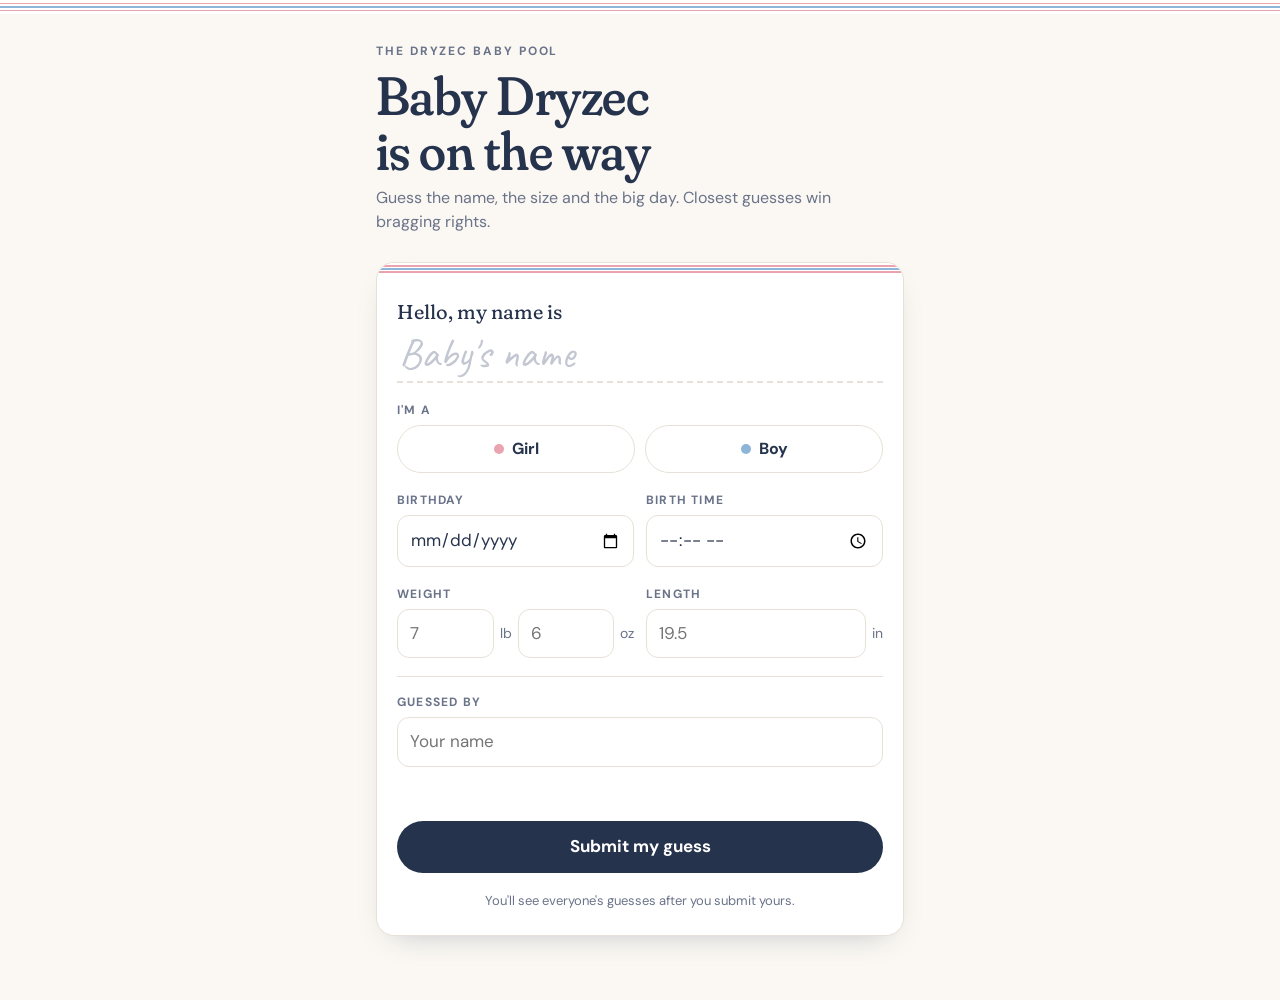
==== index.html @ ab1a3422 "Dryzec Baby Pool" ====
<!doctype html>
<html lang="en">
<head>
<meta charset="utf-8">
<meta name="viewport" content="width=device-width, initial-scale=1, viewport-fit=cover">
<meta name="theme-color" content="#fbf8f3">
<title>Dryzec Baby Pool</title>
<meta name="description" content="Guess Baby Dryzec's name, size and arrival.">
<link rel="icon" href="data:image/svg+xml,%3Csvg xmlns='http://www.w3.org/2000/svg' viewBox='0 0 32 32'%3E%3Crect width='32' height='32' rx='8' fill='%23fff'/%3E%3Crect y='9' width='32' height='4' fill='%23e9a4b0'/%3E%3Crect y='14' width='32' height='4' fill='%238db5d8'/%3E%3Crect y='19' width='32' height='4' fill='%23e9a4b0'/%3E%3C/svg%3E">
<link rel="preconnect" href="https://fonts.googleapis.com">
<link rel="preconnect" href="https://fonts.gstatic.com" crossorigin>
<link rel="stylesheet" href="https://fonts.googleapis.com/css2?family=Caveat:wght@600&family=DM+Sans:opsz,wght@9..40,400;9..40,600;9..40,700&family=Fraunces:opsz,wght,SOFT@9..144,500,100&display=swap">
<link rel="stylesheet" href="css/styles.css">
</head>
<body>
<div class="stripe" aria-hidden="true"></div>
<main class="wrap">
  <header class="hero">
    <div class="eyebrow">The Dryzec Baby Pool</div>
    <h1>Baby Dryzec is on the way</h1>
    <p>Guess the name, the size and the big day. Closest guesses win bragging rights.</p>
    <span class="due" id="due" hidden></span>
  </header>

  <form class="card" id="guessForm" novalidate autocomplete="off">
    <div class="stripe" aria-hidden="true"></div>
    <div class="card-body">
      <div class="hello">
        <label class="label" for="babyName">Hello, my name is</label>
        <input class="hand-input" id="babyName" maxlength="40" placeholder="Baby's name" autocapitalize="words" autocorrect="off" spellcheck="false">
      </div>

      <div class="field">
        <span class="lab" id="gLab">I'm a</span>
        <div class="seg" role="group" aria-labelledby="gLab">
          <button type="button" data-g="girl" aria-pressed="false"><span class="dot" style="background:var(--pink)"></span>Girl</button>
          <button type="button" data-g="boy" aria-pressed="false"><span class="dot" style="background:var(--blue)"></span>Boy</button>
        </div>
      </div>

      <div class="row">
        <div class="field"><label for="bDate">Birthday</label><input class="input" id="bDate" type="date"></div>
        <div class="field"><label for="bTime">Birth time</label><input class="input" id="bTime" type="time"></div>
      </div>

      <div class="row">
        <div class="field"><span class="lab" id="wLab">Weight</span>
          <div class="unit" role="group" aria-labelledby="wLab">
            <input class="input num" id="wLb" inputmode="numeric" pattern="[0-9]*" placeholder="7" aria-label="Pounds"><span>lb</span>
            <input class="input num" id="wOz" inputmode="numeric" pattern="[0-9]*" placeholder="6" aria-label="Ounces"><span>oz</span>
          </div>
        </div>
        <div class="field"><label for="len">Length</label>
          <div class="unit"><input class="input num" id="len" inputmode="decimal" placeholder="19.5"><span>in</span></div>
        </div>
      </div>

      <div class="field by"><label for="guesser">Guessed by</label><input class="input" id="guesser" maxlength="40" placeholder="Your name" autocapitalize="words" autocomplete="name"></div>

      <p class="err" id="err" role="alert"></p>
      <button class="btn" id="submit" type="submit">Submit my guess</button>
      <p class="fine" id="fine">You'll see everyone's guesses after you submit yours.</p>
    </div>
  </form>

  <section class="thanks" id="thanks" hidden>
    <h2>Guess saved</h2>
    <p id="thanksText"></p>
    <button class="link" id="editBtn" type="button">Change my guess</button>
  </section>

  <section id="board" hidden>
    <div class="board-in" style="display:grid;gap:14px">
      <div class="section-h"><h2>Everyone's guesses</h2><span id="count"></span></div>
      <div class="stats" id="stats"></div>
      <div class="guesses" id="guesses"></div>
    </div>
  </section>
</main>
<div class="toast" id="toast" hidden></div>

<script src="js/config.js"></script>
<script src="js/api.js"></script>
<script src="js/app.js"></script>
</body>
</html>
---- css/styles.css ----
/* Dryzec Baby Pool
   Layout: one calm phone-width column. The guess form is a hospital bassinet card
   ("Hello, my name is…") edged with receiving-blanket stripes; everything else stays quiet.
   Deliberately a single light look. */
:root{
  --flannel:#fbf8f3; --card:#ffffff; --ink:#26334d; --mute:#6a7389; --line:#e7e1d7;
  --pink:#e9a4b0; --blue:#8db5d8; --pink-soft:#f9e6ea; --blue-soft:#e4eef8;
  --display:"Fraunces", Georgia, "Times New Roman", serif;
  --body:"DM Sans", system-ui, -apple-system, "Segoe UI", sans-serif;
  --hand:"Caveat", "Bradley Hand", "Segoe Print", cursive;
  --blanket: linear-gradient(180deg,
    #fff 0 18%, var(--pink) 18% 30%, #fff 30% 42%, var(--blue) 42% 58%, #fff 58% 70%, var(--pink) 70% 82%, #fff 82% 100%);
  color-scheme:light;
}
*{box-sizing:border-box;-webkit-tap-highlight-color:transparent}
[hidden]{display:none!important}
html{background:var(--flannel);-webkit-text-size-adjust:100%;padding-top:env(safe-area-inset-top,0px);padding-bottom:env(safe-area-inset-bottom,0px)}
body{margin:0;background:var(--flannel);color:var(--ink);font-family:var(--body);font-size:16px;line-height:1.5}
button,input,select{font:inherit;color:inherit}
button{cursor:pointer;touch-action:manipulation}
:focus-visible{outline:3px solid var(--blue);outline-offset:2px}
.num{font-variant-numeric:tabular-nums}

.stripe{height:14px;background:var(--blanket)}
.wrap{max-width:560px;margin:0 auto;padding-block:28px 64px;
  padding-left:max(16px,env(safe-area-inset-left,0px));padding-right:max(16px,env(safe-area-inset-right,0px));display:grid;gap:28px}

/* hero */
.hero{display:grid;gap:8px}
.eyebrow{font-size:12px;font-weight:700;letter-spacing:.16em;text-transform:uppercase;color:var(--mute)}
.hero h1{font-family:var(--display);font-weight:500;font-variation-settings:"SOFT" 100,"opsz" 96;font-size:clamp(38px,10vw,54px);line-height:1.02;margin:0;letter-spacing:-.01em;text-wrap:balance}
.hero p{margin:0;color:var(--mute);max-width:44ch}
.due{justify-self:start;font-size:13px;font-weight:700;background:var(--blue-soft);border-radius:999px;padding:3px 12px}

/* bassinet card */
.card{background:var(--card);border:1px solid var(--line);border-radius:18px;overflow:hidden;box-shadow:0 12px 30px -18px rgba(38,51,77,.35)}
.card .stripe{height:12px}
.card-body{padding:22px 20px 24px;display:grid;gap:18px}
.hello{display:grid;gap:2px}
.hello .label{font-family:var(--display);font-variation-settings:"SOFT" 100;font-size:20px}
.hand-input{border:0;border-bottom:2px dashed var(--line);background:transparent;font-family:var(--hand);font-size:42px;line-height:1.1;padding:2px 2px 4px;width:100%;min-width:0;border-radius:0}
.hand-input::placeholder{color:#c3c7d1}
.hand-input:focus{outline:none;border-bottom-color:var(--blue)}
.field{display:grid;gap:6px;min-width:0}
.field > label,.field > .lab{font-size:12px;font-weight:700;letter-spacing:.1em;text-transform:uppercase;color:var(--mute)}
.input{width:100%;min-width:0;border:1.5px solid var(--line);border-radius:12px;background:#fff;padding:11px 12px;font-size:17px;min-height:48px}
.input:focus{border-color:var(--blue);outline:none;box-shadow:0 0 0 3px var(--blue-soft)}
.row{display:grid;grid-template-columns:1fr 1fr;gap:12px}
.unit{display:flex;align-items:center;gap:6px;min-width:0}
.unit .input{flex:1;width:0}
.unit span{color:var(--mute);font-size:14px;flex:none}
.seg{display:grid;grid-template-columns:1fr 1fr;gap:10px}
.seg button{border:1.5px solid var(--line);background:#fff;border-radius:999px;min-height:48px;font-weight:700}
.seg button[data-g="girl"][aria-pressed="true"]{background:var(--pink-soft);border-color:var(--pink)}
.seg button[data-g="boy"][aria-pressed="true"]{background:var(--blue-soft);border-color:var(--blue)}
.seg .dot{display:inline-block;width:10px;height:10px;border-radius:50%;margin-right:8px;vertical-align:0}
.by{border-top:1px solid var(--line);padding-top:16px}
.err{margin:0;color:#b33a4f;font-weight:600;font-size:14px;min-height:1.3em}
.btn{border:0;background:var(--ink);color:#fff;border-radius:999px;min-height:52px;font-weight:700;font-size:17px;padding:0 22px}
.btn:disabled{opacity:.6}
.fine{margin:0;font-size:13px;color:var(--mute);text-align:center}

/* thank you */
.thanks{display:grid;gap:6px;text-align:center;padding:6px 0}
.thanks h2{font-family:var(--display);font-variation-settings:"SOFT" 100;font-weight:500;font-size:30px;margin:0}
.thanks p{margin:0;color:var(--mute)}
.link{background:none;border:0;color:var(--ink);text-decoration:underline;font-weight:700;min-height:44px}

/* board */
.section-h{display:flex;justify-content:space-between;align-items:baseline;gap:12px}
.section-h h2{font-family:var(--display);font-variation-settings:"SOFT" 100;font-weight:500;font-size:28px;margin:0}
.section-h span{color:var(--mute);font-size:14px}
.stats{display:grid;grid-template-columns:1fr 1fr;gap:10px}
.stat{background:var(--card);border:1px solid var(--line);border-radius:14px;padding:12px 14px;display:grid;gap:2px;min-width:0}
.stat small{font-size:11px;font-weight:700;letter-spacing:.1em;text-transform:uppercase;color:var(--mute)}
.stat b{font-family:var(--display);font-variation-settings:"SOFT" 100;font-weight:500;font-size:24px;line-height:1.15}
.stat.wide{grid-column:1 / -1}
.split{display:flex;height:10px;border-radius:999px;overflow:hidden;background:var(--line);margin-top:6px}
.split i{display:block;height:100%}
.split-legend{display:flex;justify-content:space-between;font-size:14px;font-weight:600}
.names{display:flex;flex-wrap:wrap;gap:6px 14px;font-family:var(--hand);font-size:26px;line-height:1.2}
.names em{font-style:normal;font-family:var(--body);font-size:13px;color:var(--mute)}
.guesses{display:grid;gap:10px}
.g{background:var(--card);border:1px solid var(--line);border-radius:14px;padding:12px 14px 12px 16px;display:grid;grid-template-columns:1fr auto;gap:2px 12px;position:relative;overflow:hidden}
.g::before{content:"";position:absolute;inset:0 auto 0 0;width:5px}
.g.girl::before{background:var(--pink)} .g.boy::before{background:var(--blue)}
.g .n{font-family:var(--hand);font-size:30px;line-height:1.1;min-width:0;overflow-wrap:anywhere}
.g .who{font-size:13px;color:var(--mute);text-align:right;align-self:center}
.g .facts{grid-column:1 / -1;font-size:14px;color:var(--ink)}
.g.mine{border-color:var(--ink)}
.empty{color:var(--mute);text-align:center;padding:20px;border:1.5px dashed var(--line);border-radius:14px}

/* admin */
.admin-list{display:grid;gap:8px}
.arow{display:flex;justify-content:space-between;align-items:center;gap:10px;background:var(--card);border:1px solid var(--line);border-radius:12px;padding:10px 12px}
.arow div{min-width:0}
.arow small{display:block;color:var(--mute)}
.del{border:1.5px solid #e2b4bd;background:#fff;color:#b33a4f;border-radius:999px;min-height:40px;padding:0 14px;font-weight:700;flex:none}
.del.armed{background:#b33a4f;color:#fff}
.btns{display:flex;flex-wrap:wrap;gap:10px}
.ghost{border:1.5px solid var(--line);background:#fff;border-radius:999px;min-height:44px;padding:0 16px;font-weight:700}

.toast{position:fixed;left:50%;bottom:calc(20px + env(safe-area-inset-bottom,0px));transform:translateX(-50%);background:var(--ink);color:#fff;border-radius:999px;padding:10px 18px;font-weight:600;z-index:10;max-width:calc(100vw - 32px);text-align:center}

@media (prefers-reduced-motion:no-preference){
  .card,.thanks,.board-in{animation:rise .5s ease-out both}
  @keyframes rise{from{opacity:.001;transform:translateY(8px)}to{opacity:1;transform:none}}
}
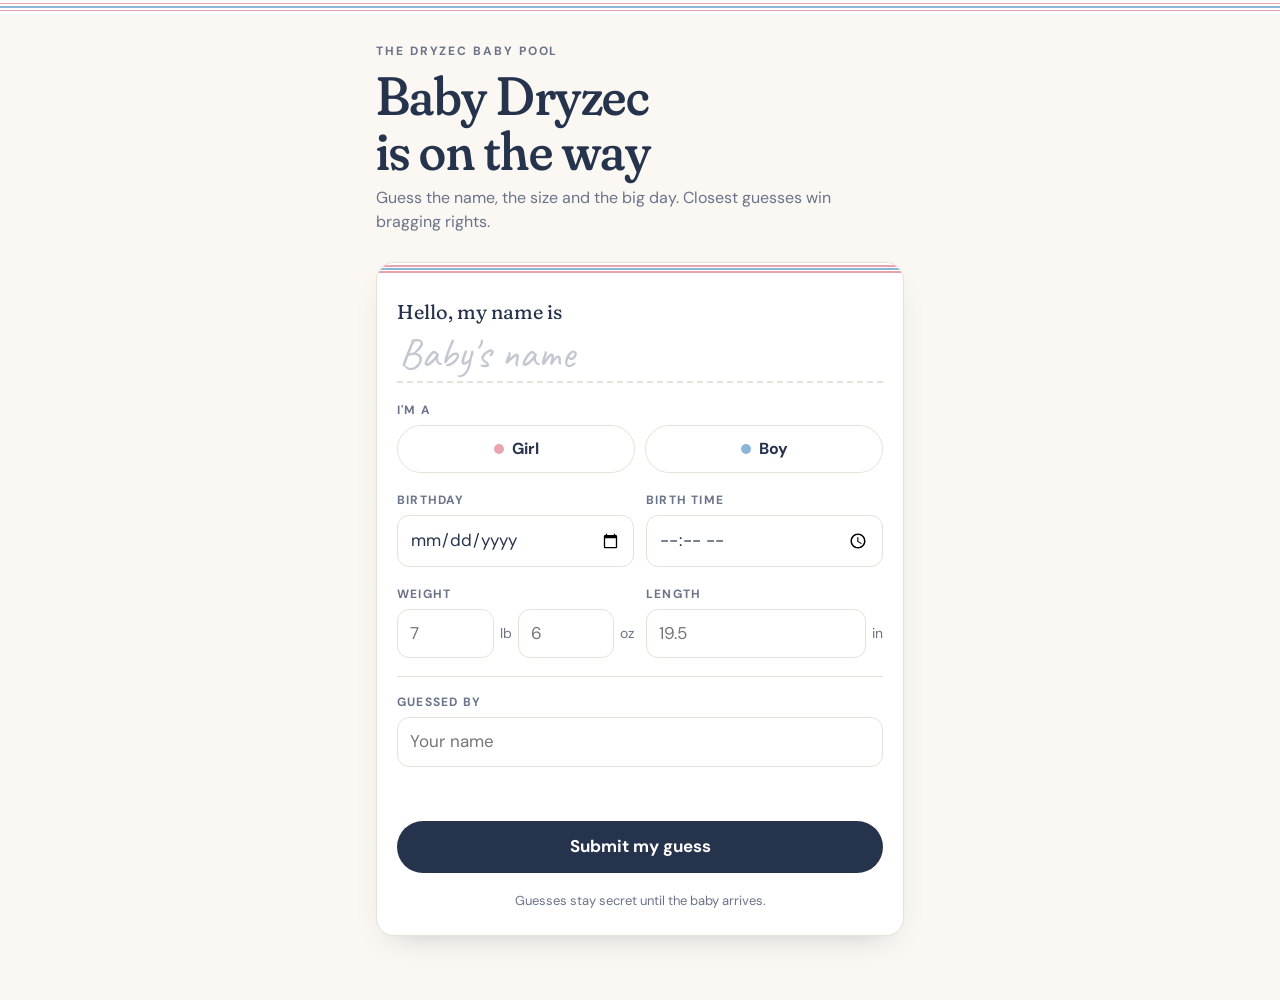
==== commit 0089216d: "Keep guesses private" ====
--- a/index.html
+++ b/index.html
@@ -59,23 +59,17 @@
 
       <p class="err" id="err" role="alert"></p>
       <button class="btn" id="submit" type="submit">Submit my guess</button>
-      <p class="fine" id="fine">You'll see everyone's guesses after you submit yours.</p>
+      <p class="fine" id="fine">Guesses stay secret until the baby arrives.</p>
     </div>
   </form>
 
   <section class="thanks" id="thanks" hidden>
     <h2>Guess saved</h2>
     <p id="thanksText"></p>
+    <p class="fine">Everyone's guesses stay secret until the baby arrives.</p>
     <button class="link" id="editBtn" type="button">Change my guess</button>
   </section>
 
-  <section id="board" hidden>
-    <div class="board-in" style="display:grid;gap:14px">
-      <div class="section-h"><h2>Everyone's guesses</h2><span id="count"></span></div>
-      <div class="stats" id="stats"></div>
-      <div class="guesses" id="guesses"></div>
-    </div>
-  </section>
 </main>
 <div class="toast" id="toast" hidden></div>
 
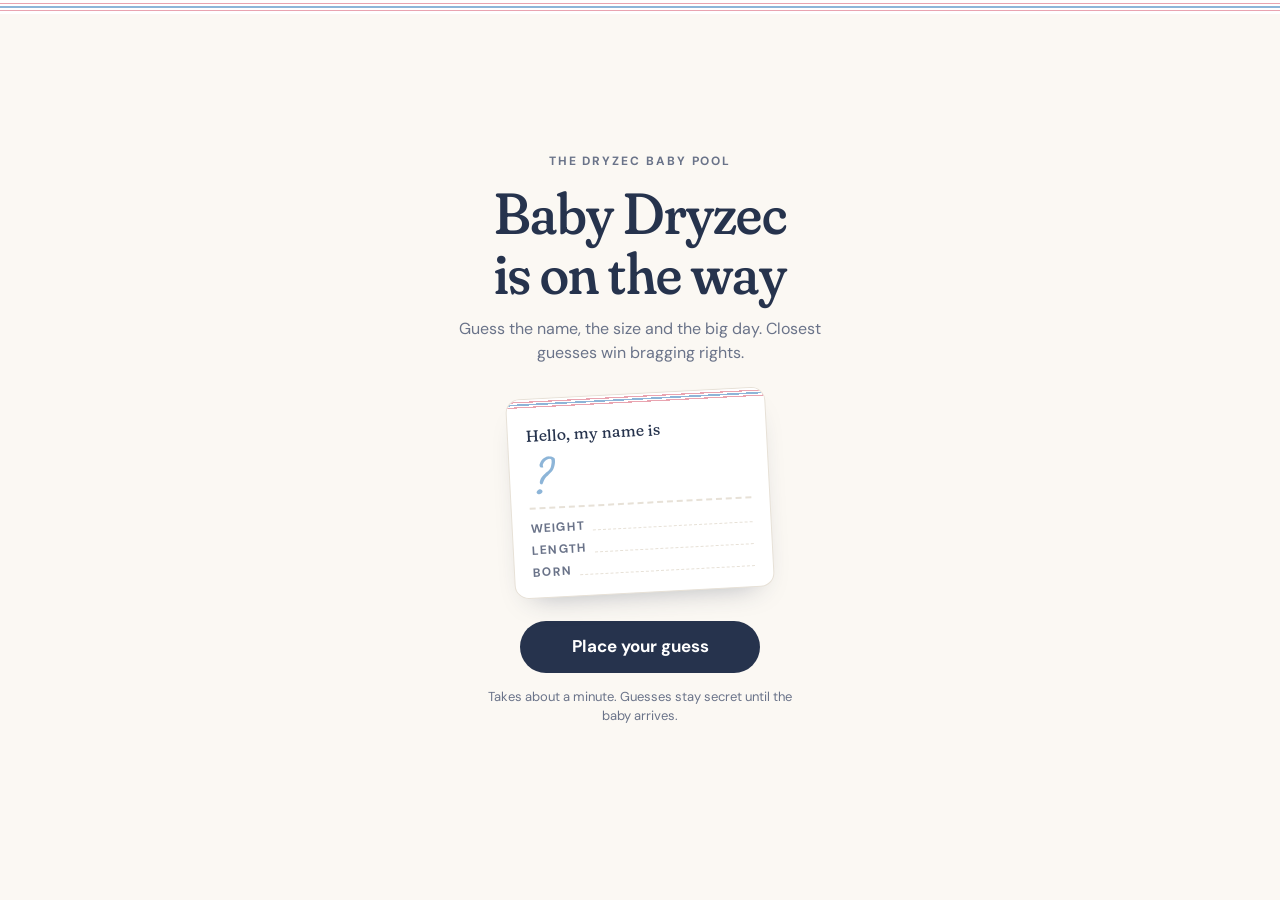
==== commit a3ad2a13: "Welcome screen" ====
--- a/index.html
+++ b/index.html
@@ -15,14 +15,31 @@
 <body>
 <div class="stripe" aria-hidden="true"></div>
 <main class="wrap">
-  <header class="hero">
+  <section class="landing" id="landing">
     <div class="eyebrow">The Dryzec Baby Pool</div>
     <h1>Baby Dryzec is on the way</h1>
     <p>Guess the name, the size and the big day. Closest guesses win bragging rights.</p>
     <span class="due" id="due" hidden></span>
+    <div class="tag" aria-hidden="true">
+      <div class="stripe"></div>
+      <div class="tag-body">
+        <span class="tag-hello">Hello, my name is</span>
+        <span class="tag-name">?</span>
+        <span class="tag-row">Weight <i></i></span>
+        <span class="tag-row">Length <i></i></span>
+        <span class="tag-row">Born <i></i></span>
+      </div>
+    </div>
+    <button class="btn" id="enter" type="button">Place your guess</button>
+    <p class="fine">Takes about a minute. Guesses stay secret until the baby arrives.</p>
+  </section>
+
+  <header class="topbar" id="topbar" hidden>
+    <a class="back" href="#">← Back</a>
+    <span class="eyebrow">The Dryzec Baby Pool</span>
   </header>
 
-  <form class="card" id="guessForm" novalidate autocomplete="off">
+  <form class="card" id="guessForm" novalidate autocomplete="off" hidden>
     <div class="stripe" aria-hidden="true"></div>
     <div class="card-body">
       <div class="hello">
--- a/css/styles.css
+++ b/css/styles.css
@@ -31,6 +31,21 @@
 .hero h1{font-family:var(--display);font-weight:500;font-variation-settings:"SOFT" 100,"opsz" 96;font-size:clamp(38px,10vw,54px);line-height:1.02;margin:0;letter-spacing:-.01em;text-wrap:balance}
 .hero p{margin:0;color:var(--mute);max-width:44ch}
 .due{justify-self:start;font-size:13px;font-weight:700;background:var(--blue-soft);border-radius:999px;padding:3px 12px}
+
+/* landing */
+.landing{min-height:calc(100vh - 14px - 92px);min-height:calc(100dvh - 14px - 92px);display:grid;align-content:center;justify-items:center;text-align:center;gap:14px}
+.landing h1{font-family:var(--display);font-weight:500;font-variation-settings:"SOFT" 100,"opsz" 96;font-size:clamp(40px,11vw,58px);line-height:1.02;margin:0;letter-spacing:-.01em;text-wrap:balance}
+.landing > p{margin:0;color:var(--mute);max-width:34ch}
+.landing .btn{min-width:240px;margin-top:6px}
+.tag{width:min(260px,78vw);background:var(--card);border:1px solid var(--line);border-radius:14px;overflow:hidden;box-shadow:0 14px 30px -18px rgba(38,51,77,.4);transform:rotate(-3deg);margin:14px 0 8px;text-align:left}
+.tag .stripe{height:10px}
+.tag-body{padding:14px 18px 16px;display:grid;gap:4px}
+.tag-hello{font-family:var(--display);font-variation-settings:"SOFT" 100;font-size:16px}
+.tag-name{font-family:var(--hand);font-size:52px;line-height:1;color:var(--blue);border-bottom:2px dashed var(--line);padding-bottom:4px;margin-bottom:6px}
+.tag-row{display:flex;align-items:flex-end;gap:8px;font-size:12px;font-weight:700;letter-spacing:.1em;text-transform:uppercase;color:var(--mute)}
+.tag-row i{flex:1;border-bottom:1.5px dashed var(--line);height:1px;margin-bottom:4px}
+.topbar{display:flex;justify-content:space-between;align-items:center;gap:12px}
+.back{color:var(--ink);font-weight:700;text-decoration:none;min-height:44px;display:inline-flex;align-items:center}
 
 /* bassinet card */
 .card{background:var(--card);border:1px solid var(--line);border-radius:18px;overflow:hidden;box-shadow:0 12px 30px -18px rgba(38,51,77,.35)}
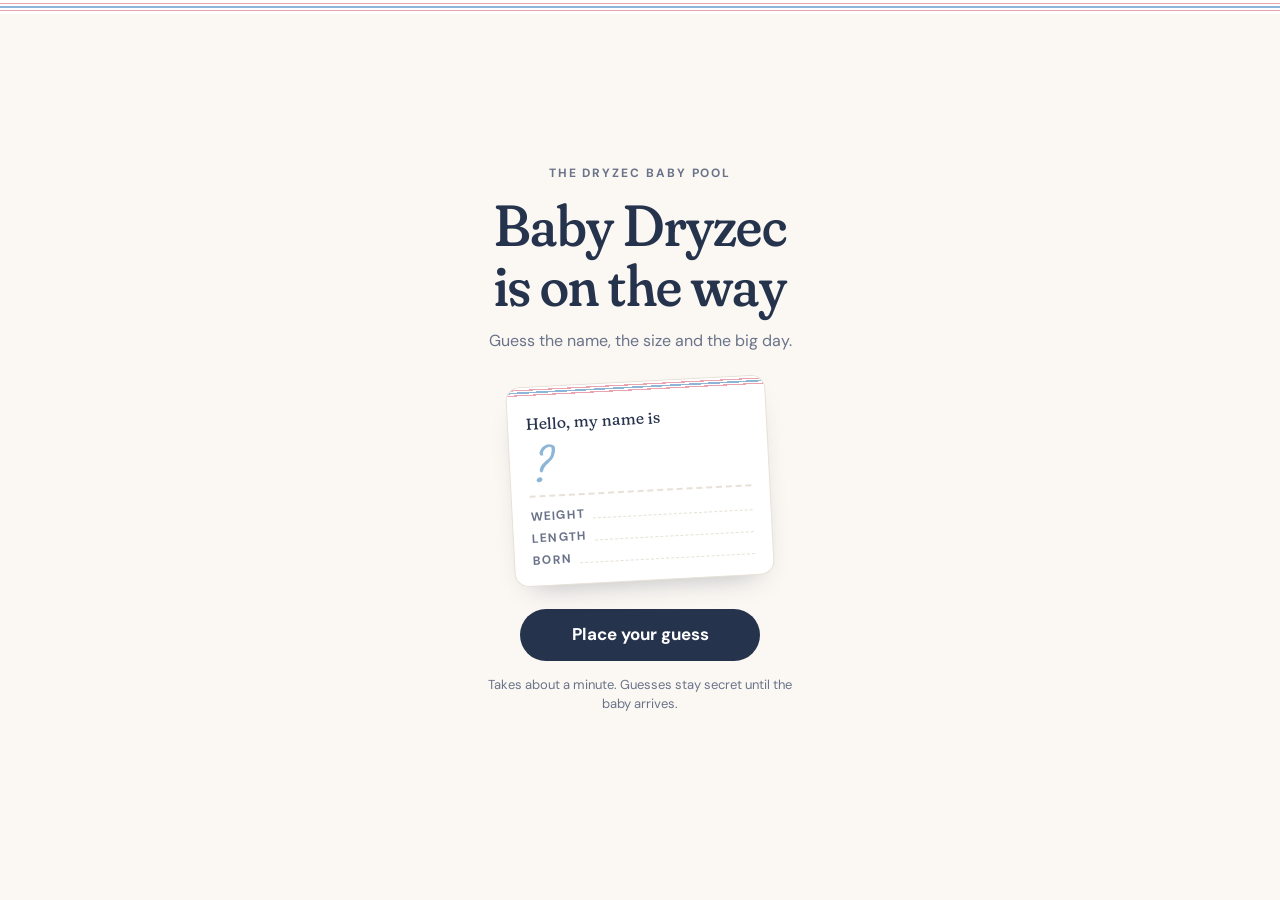
==== commit 0910db8c: "Remove guess limits" ====
--- a/index.html
+++ b/index.html
@@ -18,7 +18,7 @@
   <section class="landing" id="landing">
     <div class="eyebrow">The Dryzec Baby Pool</div>
     <h1>Baby Dryzec is on the way</h1>
-    <p>Guess the name, the size and the big day. Closest guesses win bragging rights.</p>
+    <p>Guess the name, the size and the big day.</p>
     <span class="due" id="due" hidden></span>
     <div class="tag" aria-hidden="true">
       <div class="stripe"></div>
@@ -44,7 +44,7 @@
     <div class="card-body">
       <div class="hello">
         <label class="label" for="babyName">Hello, my name is</label>
-        <input class="hand-input" id="babyName" maxlength="40" placeholder="Baby's name" autocapitalize="words" autocorrect="off" spellcheck="false">
+        <input class="hand-input" id="babyName" placeholder="Baby's name" autocapitalize="words" autocorrect="off" spellcheck="false">
       </div>
 
       <div class="field">
@@ -72,7 +72,7 @@
         </div>
       </div>
 
-      <div class="field by"><label for="guesser">Guessed by</label><input class="input" id="guesser" maxlength="40" placeholder="Your name" autocapitalize="words" autocomplete="name"></div>
+      <div class="field by"><label for="guesser">Guessed by</label><input class="input" id="guesser" placeholder="Your name" autocapitalize="words" autocomplete="name"></div>
 
       <p class="err" id="err" role="alert"></p>
       <button class="btn" id="submit" type="submit">Submit my guess</button>
